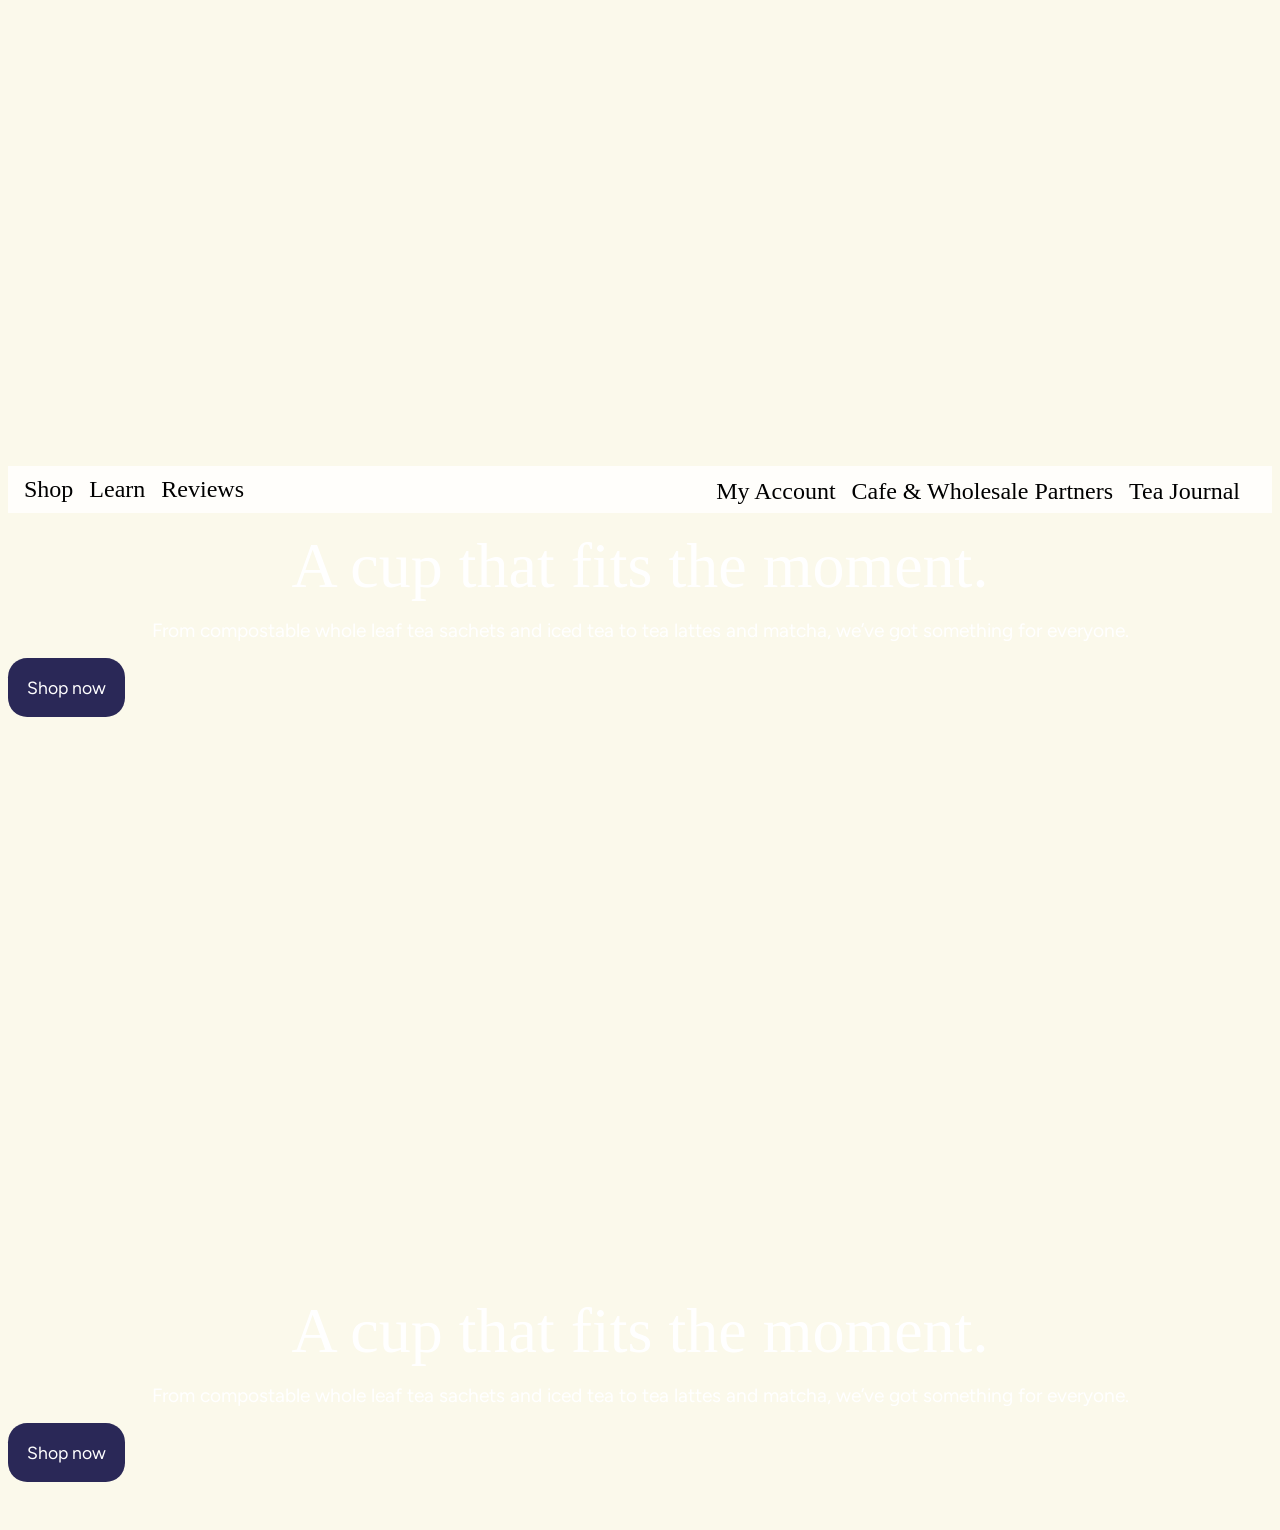
==== Session 4 20  May/index.html @ 332876ff "practice session" ====
<!doctype html>
<html lang="en">
  <head>
    <meta charset="UTF-8" />
    <meta name="viewport" content="width=device-width, initial-scale=1.0" />
    <title>Document</title>
    <link rel="stylesheet" href="style.css" />
    <link
  href="https://cdn.jsdelivr.net/npm/remixicon@4.9.0/fonts/remixicon.css"
  rel="stylesheet"
/>
  </head>
  <body>
    <main>
      
     
    
      <section id="section-1">
            <nav>
            <i id="menu-icon" class="ri-menu-line"></i>
        <div class="nav-part-1">
          <h3>Shop</h3>
          <h3>Learn</h3>
          <h3>Reviews</h3>
        </div>
        <div class="nav-part-2">
          <img
            src="https://www.twoleavestea.com/cdn/shop/files/Twoleaves_logo.svg?v=1768205424&width=420"
            alt=""
          />
        </div>
        <div class="nav-part-3">
          <h3>My Account</h3>
          <h3>Cafe & Wholesale Partners</h3>
          <h3>Tea Journal</h3>
          <svg
            width="18"
            height="31"
            viewBox="0 0 18 31"
            fill="none"
            xmlns="http://www.w3.org/2000/svg"
            data-acsb-hidden="true"
            role="presentation"
            
          >
            <path
              d="M21.5 10V24.5C21.5 27.5376 19.0376 30 16 30H6C2.96243 30 0.5 27.5376 0.5 24.5V10H21.5Z"
              stroke="#201C1A"
            ></path>
            <path
              d="M5 9.5V6.5C5 3.18629 7.68629 0.5 11 0.5C14.3137 0.5 17 3.18629 17 6.5V9.5"
              stroke="#201C1A"
            ></path>
          </svg>
        </div>
      </nav>
        <h1>A cup that fits the moment.</h1>
        <p>From compostable whole leaf tea sachets and iced tea to tea lattes and matcha, we’ve got something for everyone.</p>
        <button>Shop now</button>
      </section>
      <section id="section-1">
        <h1>A cup that fits the moment.</h1>
        <p>From compostable whole leaf tea sachets and iced tea to tea lattes and matcha, we’ve got something for everyone.</p>
        <button>Shop now</button>
      </section>


    </main>
  </body>
</html>
---- Session 4 20  May/style.css ----
@font-face {
    font-family: Reckless;
    src: url(./assets/font/Reckless.otf);
}

@font-face {
    font-family: Figtree;
    src: url(./assets/font/figtree_n4.3c0838aba1701047e60be6a99a1b0a40ce9b8419.woff2);
}
*{
  margin: 0;
  padding: 0;
  box-sizing: border-box;
}
html,body{
    width: 100%;
    height: 100%;
}
main{
    width: 100%;
    min-height: 100vh;/* min height is used for giving minimum height to element*/
    background-color: #FBF9EB;
   
 

}

nav{
   width: 100%;
 background-color: #FFFEFB;
 display: flex;
 align-items: center;
 justify-content: space-between;
 font-family: Reckless;
  padding: 0.8rem 1rem;
   font-size: 0.8rem;
   position: sticky;

}
nav i{
    font-size: 2rem;
    width: 33%;
}
nav .nav-part-1{
    display: flex;
    gap: 1rem;
    width: 33%;
    display: none;
   
}
.nav-part-1 h3{
font-weight: 300;
}

nav .nav-part-2{
    width: 20%;
    height: auto;
    display: flex;
    
}

.nav-part-2 img{
    width: 100%;
    object-fit: cover;
}

.nav-part-3{
    display: flex;
    width: 30%;
   gap: 2rem;
   align-items: center;
    justify-content: end;
    
}

.nav-part-3 h3{
font-weight: 300;
display: none;
}

.nav-part-3 svg{
    width: 30%;

}

#section-1{
    width: 100%;
    height: 85vh;
    background-image: url(https://www.twoleavestea.com/cdn/shop/files/AlpineBerry_mobile.webp?v=1774284087&width=720);
    background-size: cover;
    background-position: center;
    display: flex;
    justify-content: end;
    flex-direction: column;
    padding: 3rem 0.5rem;
    gap: 1rem;
}

#section-1 h1{
    font-size: clamp(4rem,4vw,4rem);
font-family: Reckless;
color: white;
font-weight: 500;
text-align: center;
}

#section-1 p{
    font-size: clamp(1.2rem,1vw,1rem);
    font-family: Figtree;
    font-weight: 400;
   
    text-align: center;
    color: white;
}

#section-1 button{
    width: fit-content;
    padding: 1.2rem;
    border: none;
    background-color: #2A2857;
    color: white;
    font-family: Figtree;
    border-radius: 1.2rem;
    font-size: 1.1rem;
}


@media (min-width:768px) {
    
}

@media (min-width:1024px) {

    nav{
   width: 100%;
 background-color: #FFFEFB;
 display: flex;
 align-items: center;
 justify-content: space-between;
 font-family: Reckless;
  padding: 0.5rem 1rem;
   font-size: 0.8rem;
   position: sticky;

}
    nav .nav-part-1{
    display: flex;
    gap: 1rem;
    width: 30%;
   
   
   
}
nav i{
    display: none;
}

.nav-part-1 h3{
  font-size: 1.5rem;
font-weight: 300;
}

nav .nav-part-2{
    width: 5%;

    display: flex;
    
}
.nav-part-3{
    display: flex;
    width: 40%;
    gap: 1rem;
    justify-content: end;
    align-items: end;
 
}
.nav-part-3 h3{
font-weight: 300;
display: block;
font-size: 1.5rem;
white-space: nowrap;
}



}
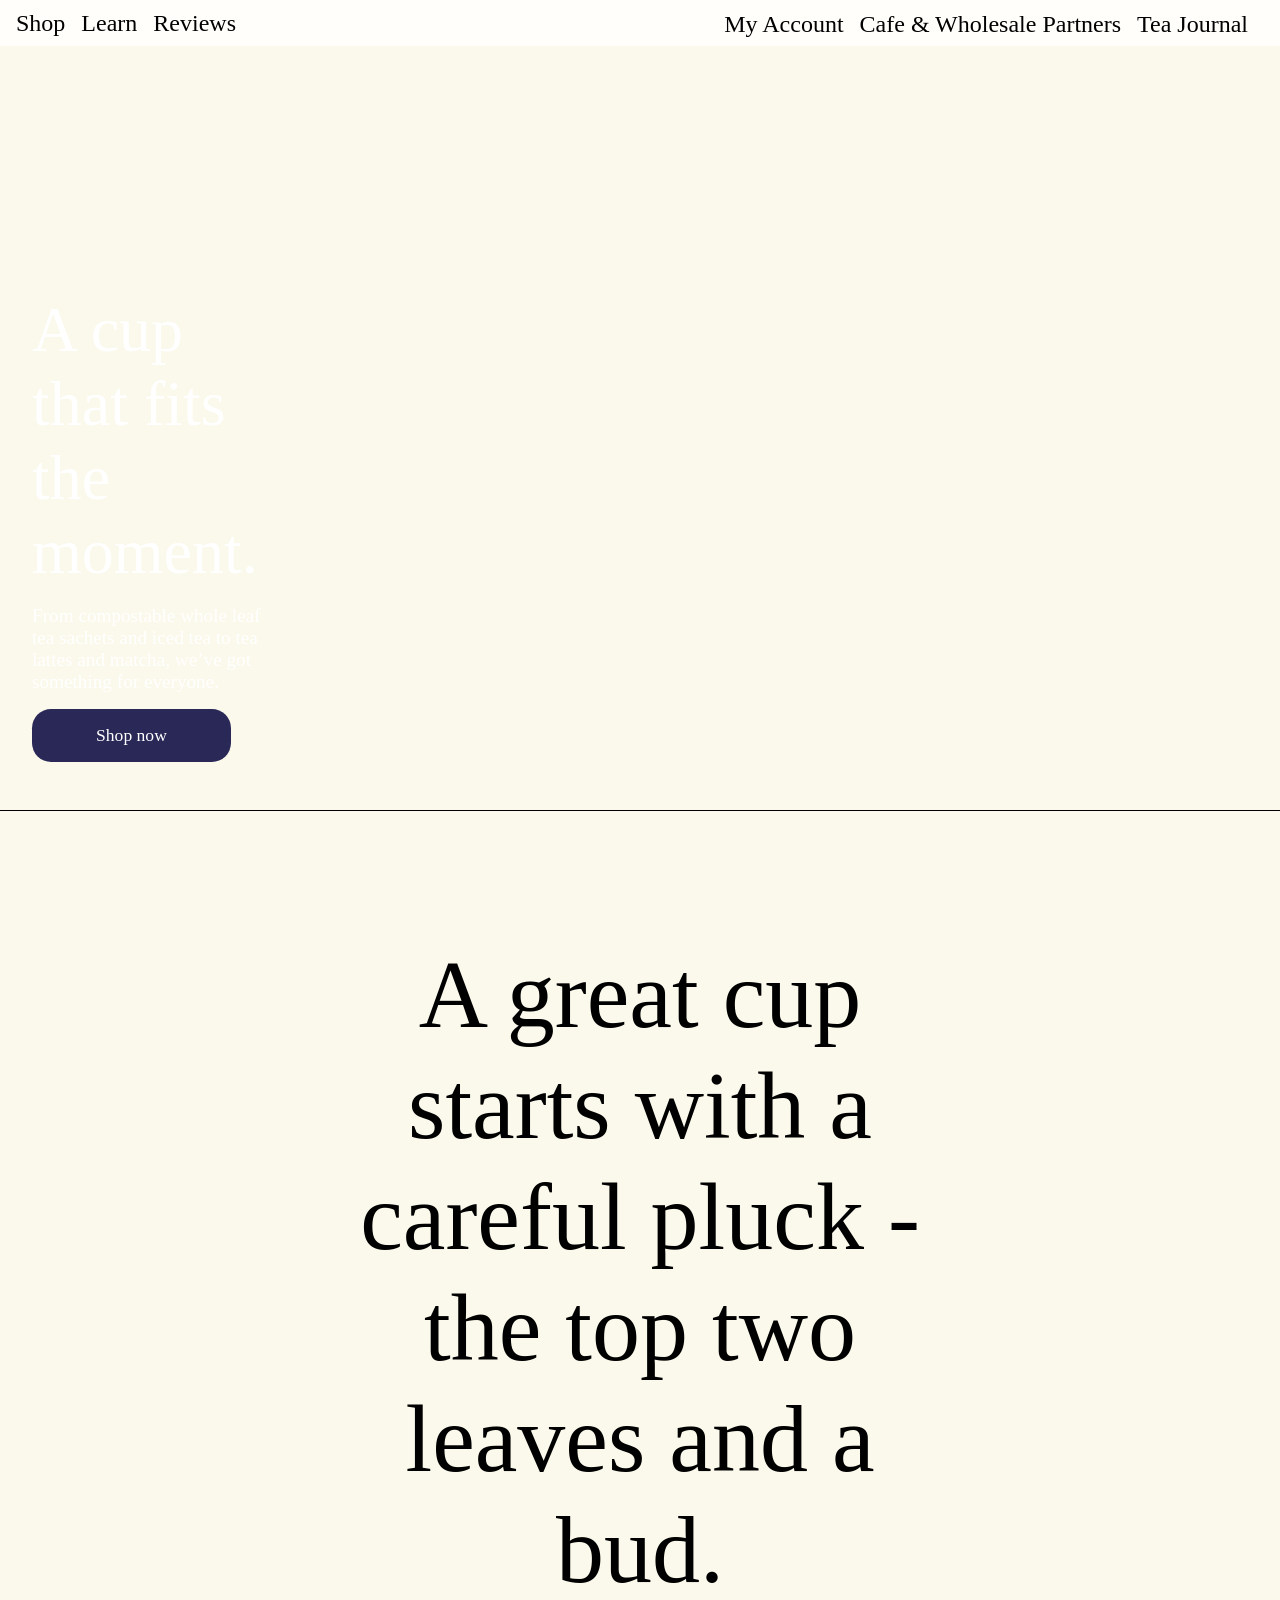
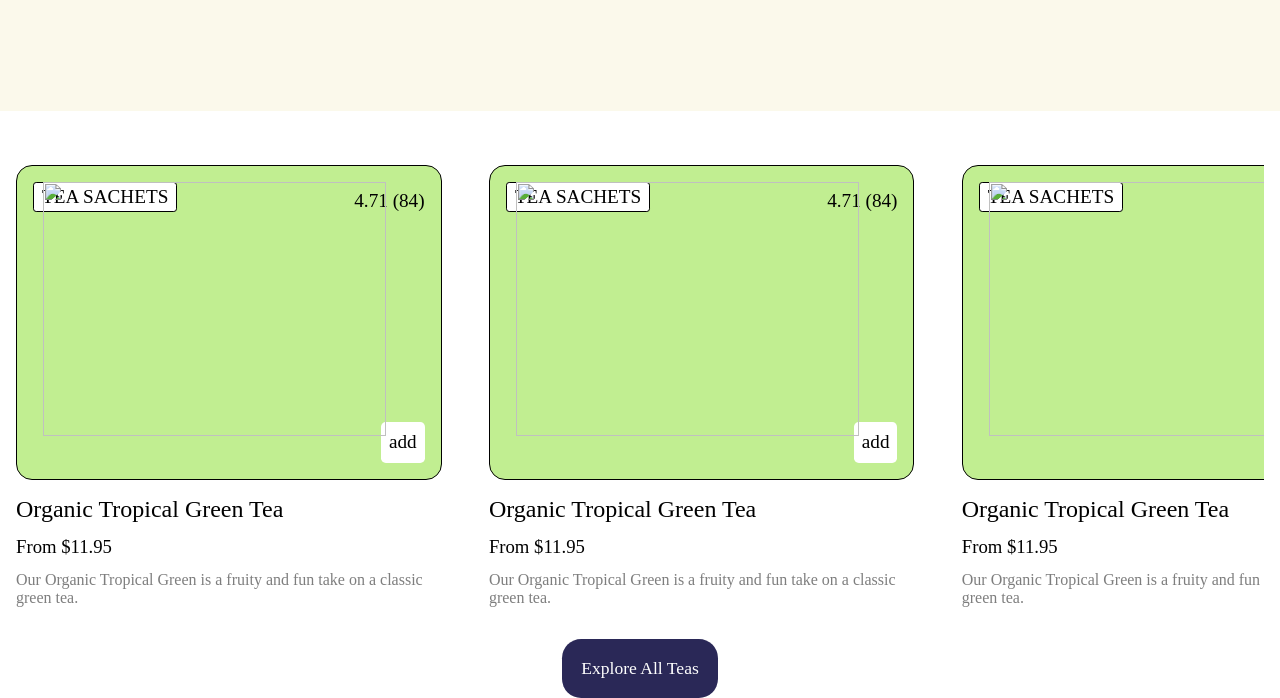
==== commit 9e553314: "landing page" ====
--- a/Session 4 20  May/index.html
+++ b/Session 4 20  May/index.html
@@ -6,18 +6,15 @@
     <title>Document</title>
     <link rel="stylesheet" href="style.css" />
     <link
-  href="https://cdn.jsdelivr.net/npm/remixicon@4.9.0/fonts/remixicon.css"
-  rel="stylesheet"
-/>
+      href="https://cdn.jsdelivr.net/npm/remixicon@4.9.0/fonts/remixicon.css"
+      rel="stylesheet"
+    />
   </head>
+
   <body>
     <main>
-      
-     
-    
-      <section id="section-1">
-            <nav>
-            <i id="menu-icon" class="ri-menu-line"></i>
+      <nav>
+        <i id="menu-icon" class="ri-menu-line"></i>
         <div class="nav-part-1">
           <h3>Shop</h3>
           <h3>Learn</h3>
@@ -41,7 +38,6 @@
             xmlns="http://www.w3.org/2000/svg"
             data-acsb-hidden="true"
             role="presentation"
-            
           >
             <path
               d="M21.5 10V24.5C21.5 27.5376 19.0376 30 16 30H6C2.96243 30 0.5 27.5376 0.5 24.5V10H21.5Z"
@@ -54,17 +50,195 @@
           </svg>
         </div>
       </nav>
+
+      <section id="section-1">
         <h1>A cup that fits the moment.</h1>
-        <p>From compostable whole leaf tea sachets and iced tea to tea lattes and matcha, we’ve got something for everyone.</p>
+        <p>
+          From compostable whole leaf tea sachets and iced tea to tea lattes and
+          matcha, we’ve got something for everyone.
+        </p>
         <button>Shop now</button>
       </section>
-      <section id="section-1">
-        <h1>A cup that fits the moment.</h1>
-        <p>From compostable whole leaf tea sachets and iced tea to tea lattes and matcha, we’ve got something for everyone.</p>
-        <button>Shop now</button>
+      <section id="section-2">
+        <div class="section2-text">
+          <h1>
+          A great cup starts with a careful pluck - the top two leaves and a
+          bud.
+        </h1>
+        </div>
+        <button class="btn-1">
+          Best Sellers
+        </button>
+
+        <div class="card-container">
+          <div class="card">
+            <div class="card-top">
+              <img src="https://www.twoleavestea.com/cdn/shop/files/organic_tropical_green_tea_sachet_featured.webp?v=1771579242&width=525.0" alt="">
+            <div class="card-top-text">
+              <button>TEA Sachets</button>
+              <span><i class="ri-star-s-fill"></i> 4.71 (84)</span>
+            </div>
+              <div class="card-btm-text">
+              <i class="ri-add-fill"></i>
+              <span>add</span>
+            </div>
+            </div>
+           <div class="card-btm">
+             <h1>Organic Tropical Green Tea</h1>
+            <h3>From $11.95</h3>
+           <p> Our Organic Tropical Green is a fruity and fun take on a classic green tea.</p>
+           </div>
+          </div>
+          <div class="card">
+            <div class="card-top">
+              <img src="https://www.twoleavestea.com/cdn/shop/files/organic_tropical_green_tea_sachet_featured.webp?v=1771579242&width=525.0" alt="">
+            <div class="card-top-text">
+              <button>TEA Sachets</button>
+              <span><i class="ri-star-s-fill"></i> 4.71 (84)</span>
+            </div>
+              <div class="card-btm-text">
+              <i class="ri-add-fill"></i>
+              <span>add</span>
+            </div>
+            </div>
+           <div class="card-btm">
+             <h1>Organic Tropical Green Tea</h1>
+            <h3>From $11.95</h3>
+           <p> Our Organic Tropical Green is a fruity and fun take on a classic green tea.</p>
+           </div>
+          </div>
+          <div class="card">
+            <div class="card-top">
+              <img src="https://www.twoleavestea.com/cdn/shop/files/organic_tropical_green_tea_sachet_featured.webp?v=1771579242&width=525.0" alt="">
+            <div class="card-top-text">
+              <button>TEA Sachets</button>
+              <span><i class="ri-star-s-fill"></i> 4.71 (84)</span>
+            </div>
+              <div class="card-btm-text">
+              <i class="ri-add-fill"></i>
+              <span>add</span>
+            </div>
+            </div>
+           <div class="card-btm">
+             <h1>Organic Tropical Green Tea</h1>
+            <h3>From $11.95</h3>
+           <p> Our Organic Tropical Green is a fruity and fun take on a classic green tea.</p>
+           </div>
+          </div>
+          <div class="card">
+            <div class="card-top">
+              <img src="https://www.twoleavestea.com/cdn/shop/files/organic_tropical_green_tea_sachet_featured.webp?v=1771579242&width=525.0" alt="">
+            <div class="card-top-text">
+              <button>TEA Sachets</button>
+              <span><i class="ri-star-s-fill"></i> 4.71 (84)</span>
+            </div>
+              <div class="card-btm-text">
+              <i class="ri-add-fill"></i>
+              <span>add</span>
+            </div>
+            </div>
+           <div class="card-btm">
+             <h1>Organic Tropical Green Tea</h1>
+            <h3>From $11.95</h3>
+           <p> Our Organic Tropical Green is a fruity and fun take on a classic green tea.</p>
+           </div>
+          </div>
+          <div class="card">
+            <div class="card-top">
+              <img src="https://www.twoleavestea.com/cdn/shop/files/organic_tropical_green_tea_sachet_featured.webp?v=1771579242&width=525.0" alt="">
+            <div class="card-top-text">
+              <button>TEA Sachets</button>
+              <span><i class="ri-star-s-fill"></i> 4.71 (84)</span>
+            </div>
+              <div class="card-btm-text">
+              <i class="ri-add-fill"></i>
+              <span>add</span>
+            </div>
+            </div>
+           <div class="card-btm">
+             <h1>Organic Tropical Green Tea</h1>
+            <h3>From $11.95</h3>
+           <p> Our Organic Tropical Green is a fruity and fun take on a classic green tea.</p>
+           </div>
+          </div>
+          <div class="card">
+            <div class="card-top">
+              <img src="https://www.twoleavestea.com/cdn/shop/files/organic_tropical_green_tea_sachet_featured.webp?v=1771579242&width=525.0" alt="">
+            <div class="card-top-text">
+              <button>TEA Sachets</button>
+              <span><i class="ri-star-s-fill"></i> 4.71 (84)</span>
+            </div>
+              <div class="card-btm-text">
+              <i class="ri-add-fill"></i>
+              <span>add</span>
+            </div>
+            </div>
+           <div class="card-btm">
+             <h1>Organic Tropical Green Tea</h1>
+            <h3>From $11.95</h3>
+           <p> Our Organic Tropical Green is a fruity and fun take on a classic green tea.</p>
+           </div>
+          </div>
+          <div class="card">
+            <div class="card-top">
+              <img src="https://www.twoleavestea.com/cdn/shop/files/organic_tropical_green_tea_sachet_featured.webp?v=1771579242&width=525.0" alt="">
+            <div class="card-top-text">
+              <button>TEA Sachets</button>
+              <span><i class="ri-star-s-fill"></i> 4.71 (84)</span>
+            </div>
+              <div class="card-btm-text">
+              <i class="ri-add-fill"></i>
+              <span>add</span>
+            </div>
+            </div>
+           <div class="card-btm">
+             <h1>Organic Tropical Green Tea</h1>
+            <h3>From $11.95</h3>
+           <p> Our Organic Tropical Green is a fruity and fun take on a classic green tea.</p>
+           </div>
+          </div>
+          <div class="card">
+            <div class="card-top">
+              <img src="https://www.twoleavestea.com/cdn/shop/files/organic_tropical_green_tea_sachet_featured.webp?v=1771579242&width=525.0" alt="">
+            <div class="card-top-text">
+              <button>TEA Sachets</button>
+              <span><i class="ri-star-s-fill"></i> 4.71 (84)</span>
+            </div>
+              <div class="card-btm-text">
+              <i class="ri-add-fill"></i>
+              <span>add</span>
+            </div>
+            </div>
+           <div class="card-btm">
+             <h1>Organic Tropical Green Tea</h1>
+            <h3>From $11.95</h3>
+           <p> Our Organic Tropical Green is a fruity and fun take on a classic green tea.</p>
+           </div>
+          </div>
+          <div class="card">
+            <div class="card-top">
+              <img src="https://www.twoleavestea.com/cdn/shop/files/organic_tropical_green_tea_sachet_featured.webp?v=1771579242&width=525.0" alt="">
+            <div class="card-top-text">
+              <button>TEA Sachets</button>
+              <span><i class="ri-star-s-fill"></i> 4.71 (84)</span>
+            </div>
+              <div class="card-btm-text">
+              <i class="ri-add-fill"></i>
+              <span>add</span>
+            </div>
+            </div>
+           <div class="card-btm">
+             <h1>Organic Tropical Green Tea</h1>
+            <h3>From $11.95</h3>
+           <p> Our Organic Tropical Green is a fruity and fun take on a classic green tea.</p>
+           </div>
+          </div>
+        </div>
+
+        <div class="btn-container">
+          <button class="btm-btn">Explore All Teas</button>
+        </div>
       </section>
-
-
     </main>
   </body>
 </html>
--- a/Session 4 20  May/style.css
+++ b/Session 4 20  May/style.css
@@ -1,11 +1,16 @@
 @font-face {
     font-family: Reckless;
-    src: url(./assets/font/Reckless.otf);
+    src: url(./fonts//RecklessCondensedS-TRIAL-Book.woff);
 }
 
 @font-face {
     font-family: Figtree;
-    src: url(./assets/font/figtree_n4.3c0838aba1701047e60be6a99a1b0a40ce9b8419.woff2);
+    src: url(./fonts/figtree_n4.3c0838aba1701047e60be6a99a1b0a40ce9b8419.woff2);
+}
+
+@font-face {
+    font-family:  Midnight;
+    src: url(./fonts//midnight-sans-rd-12-medium-trial.otf);
 }
 *{
   margin: 0;
@@ -79,7 +84,8 @@
 }
 
 .nav-part-3 svg{
-    width: 30%;
+   width: 30px;
+   height: 30px;
 
 }
 
@@ -94,27 +100,27 @@
     flex-direction: column;
     padding: 3rem 0.5rem;
     gap: 1rem;
+    text-align: center;
+    border-bottom: 1px solid #000;
 }
 
 #section-1 h1{
-    font-size: clamp(4rem,4vw,4rem);
+    font-size: clamp(3.5rem,5vw,5rem);
 font-family: Reckless;
 color: white;
 font-weight: 500;
-text-align: center;
+
 }
 
 #section-1 p{
     font-size: clamp(1.2rem,1vw,1rem);
     font-family: Figtree;
-    font-weight: 400;
-   
-    text-align: center;
+    font-weight: 400;       
     color: white;
 }
 
 #section-1 button{
-    width: fit-content;
+   
     padding: 1.2rem;
     border: none;
     background-color: #2A2857;
@@ -124,7 +130,163 @@
     font-size: 1.1rem;
 }
 
-
+#section-2{
+    width: 100%;
+    height: 100vh;
+    padding: 8rem 1rem;
+    
+}
+
+#section-2 .section2-text{
+    width: 100%;
+    display: flex;
+    align-items: center;
+    justify-content: center;
+    font-family: Reckless;
+       text-align: center;
+}
+
+.section2-text h1{
+     font-size: clamp(2.2rem,8vw,6rem);
+     font-weight: 300;
+     width: 80%;
+  
+}
+
+
+#section-2 .btn-1{
+    padding: 0.1rem 0.5rem;
+    font-size: 3rem;
+    font-family: Midnight;
+    font-weight: 600;
+    background-color: #DAAEEA;
+    border-radius: 1.2rem;
+    text-transform: uppercase;
+    margin-top: 5rem;
+    rotate: -5deg;
+    letter-spacing: 2px;
+}
+
+#section-2 .card-container{
+    width: 100%;
+    padding: 2rem 0;
+    display: flex;
+    overflow-x: auto;
+
+}
+.card-container::-webkit-scrollbar{
+  display: none;
+}
+.card{
+    display:flex ;
+    flex-direction: column;
+    gap: 1rem;
+    flex-shrink: 0;
+}
+.card-top{
+    width: 90%;
+    height: 35vh;
+    background-color: #C1EE91;
+    position: relative;
+    padding: 1rem;
+    display: flex;
+    flex-direction: column;
+    align-items: end;
+    justify-content: space-between;
+    border-radius: 1rem;
+    border: 1px solid #000;
+    overflow: hidden;
+}
+
+.card-top-text{
+    width: 100%;
+    display: flex;
+    align-items: end;
+    justify-content: space-between;
+    
+}
+.card-top-text button{
+    padding: 0.2rem 0.5rem;
+    border-radius: 0.2rem;
+    border: 1px solid #000;
+   background-color: #fff;
+   font-family: Midnight;
+   font-size: 1.2rem;
+   text-transform: uppercase;
+   display: block;
+   
+   font-weight: 400;
+}
+.card-top-text span{
+    font-size: 1.2rem;
+    font-family: Reckless;
+}
+.card-top img{
+    height: 90%;
+    width: 90%;
+    object-fit: cover;
+    object-position: center;
+  position: absolute;
+  transition: all ease 0.3s;
+}
+
+
+.card-btm-text{
+    background-color: #fff;
+    padding: 0.6rem 0.5rem;
+    display: flex;
+    flex-direction: column;
+    align-items: center;
+    justify-content: center;
+    border-radius: 0.3rem;
+    font-family: Reckless;
+    font-size: 1.2rem;
+}
+
+.card-top:hover img{
+    scale: 1.1;
+}
+
+.card-btm{
+    display: flex;
+    flex-direction: column;
+    gap: 0.8rem;
+     font-family: Reckless;
+     align-items: start;
+}
+
+.card-btm h1{
+ font-family: 0.3rem;
+ font-weight: 100;
+}
+
+.card-btm h3{
+ font-family: 0.3rem;
+ font-weight: 100;
+}
+.card-btm p{
+ font-weight: 100;
+opacity: 0.5;
+width: 90%;
+}
+
+.btn-container{
+    width: 100%;
+    display: flex;
+    align-items: center;
+    justify-content: center;
+}
+.btm-btn{
+    
+   padding: 1.2rem;
+    border: none;
+    background-color: #2A2857;
+    color: white;
+    font-family: Figtree;
+    border-radius: 1.2rem;
+    font-size: 1.1rem;
+    
+}
 @media (min-width:768px) {
     
 }
@@ -181,6 +343,35 @@
 white-space: nowrap;
 }
 
-
-
+#section-1{
+    width: 100%;
+   text-align: start;
+   padding: 3rem 2rem;
+   background-image: url(https://www.twoleavestea.com/cdn/shop/files/AlpineBerry.webp?v=1774284236&width=2250.0);
+   background-size: cover;
+}
+
+#section-1 h1{
+    width: 20%;
+}
+#section-1 p{
+    width: 20%;
+}
+
+#section-1 button{
+    width: fit-content;
+    padding: 1rem 4rem;
+    border-radius: 1.2rem,;
+}
+
+#section-2  .btn-1{
+   display: none;
+}
+.section2-text h1{
+    width: 50%;
+  
+}
+.card-container{
+    margin-top: 8rem;
+}
 }
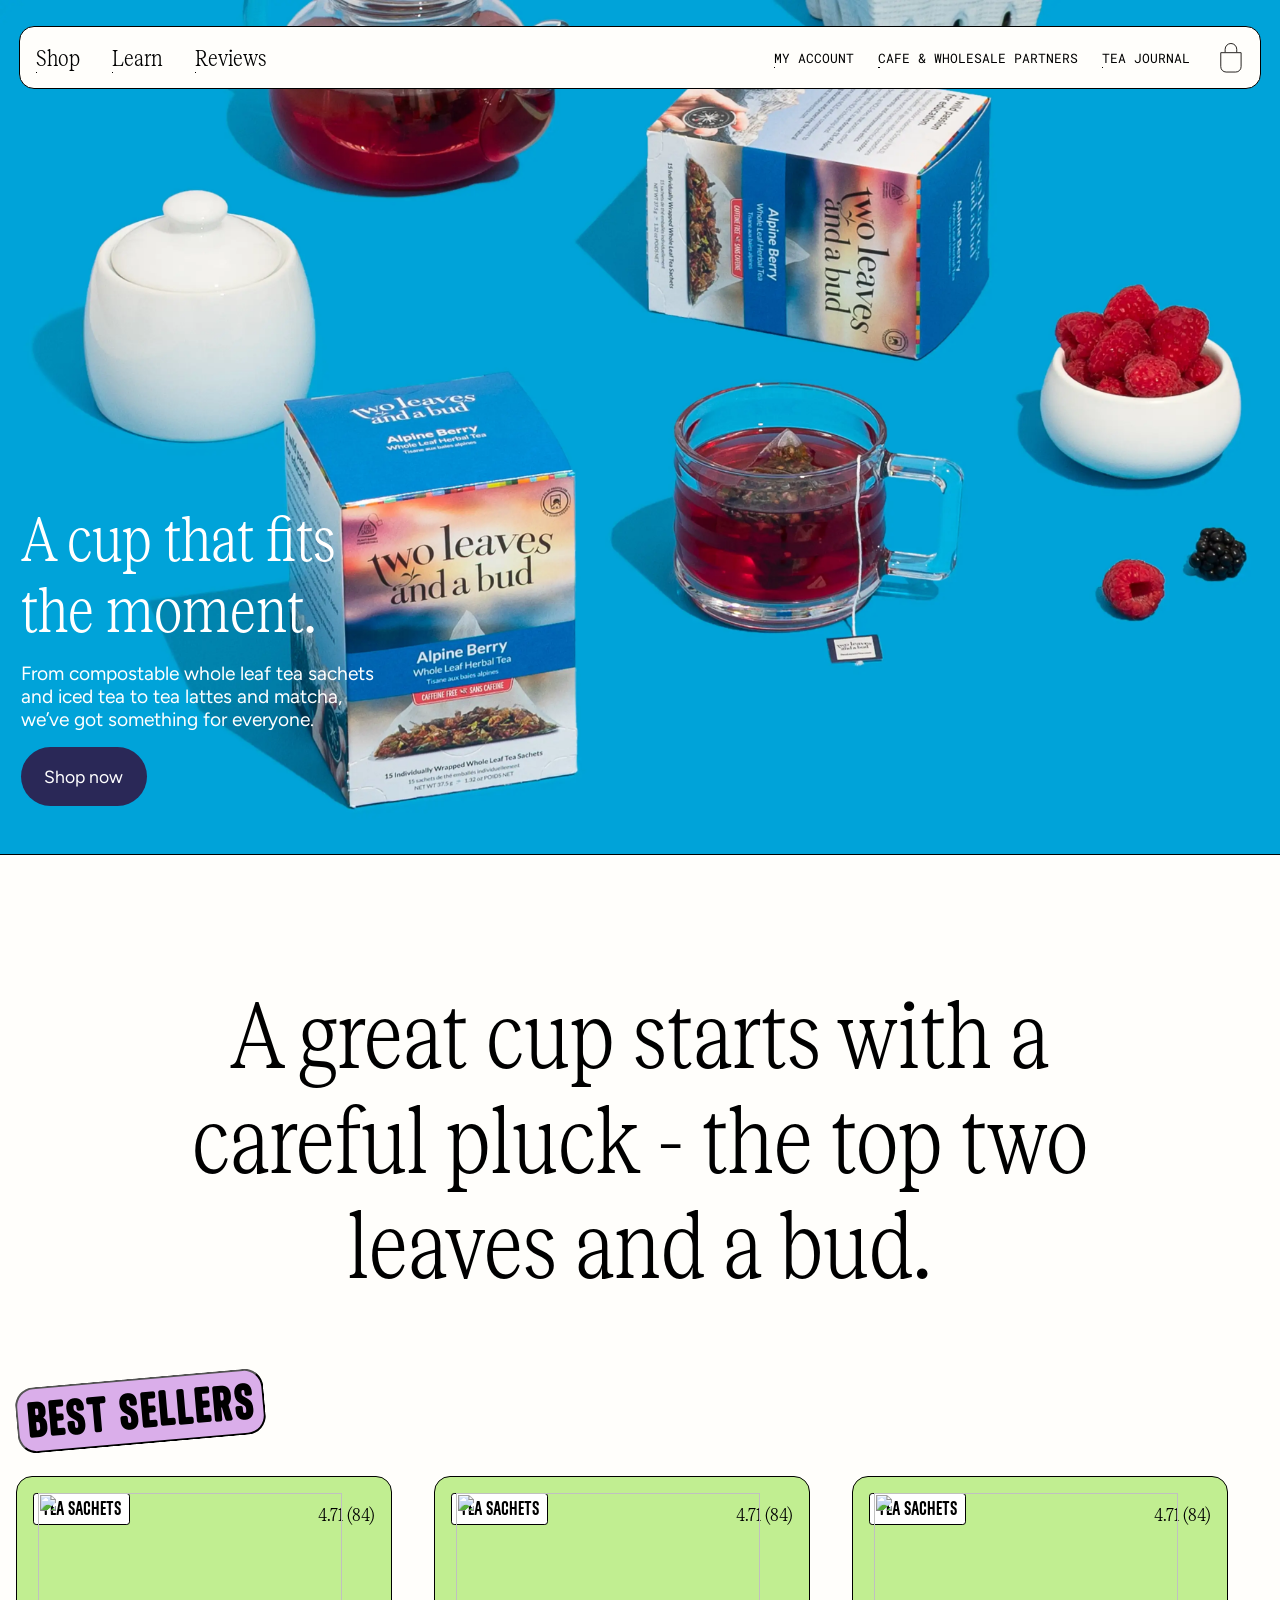
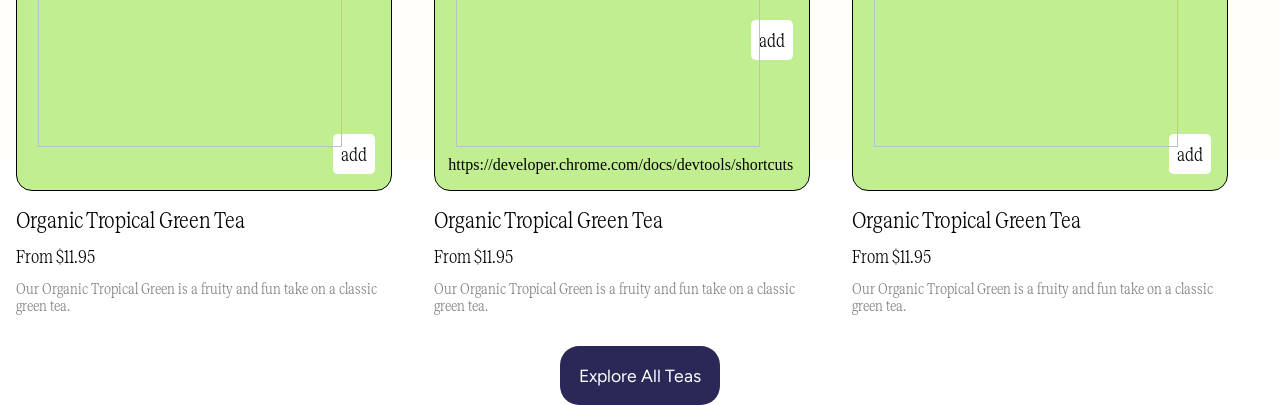
==== commit fa2fa2c7: "assignment responsive task" ====
--- a/Session 4 20  May/index.html
+++ b/Session 4 20  May/index.html
@@ -13,9 +13,9 @@
 
   <body>
     <main>
-      <nav>
+        <nav>
         <i id="menu-icon" class="ri-menu-line"></i>
-        <div class="nav-part-1">
+        <div class="nav-part-1 underline">
           <h3>Shop</h3>
           <h3>Learn</h3>
           <h3>Reviews</h3>
@@ -26,7 +26,7 @@
             alt=""
           />
         </div>
-        <div class="nav-part-3">
+        <div class="nav-part-3 underline">
           <h3>My Account</h3>
           <h3>Cafe & Wholesale Partners</h3>
           <h3>Tea Journal</h3>
@@ -50,7 +50,7 @@
           </svg>
         </div>
       </nav>
-
+      
       <section id="section-1">
         <h1>A cup that fits the moment.</h1>
         <p>
@@ -99,7 +99,7 @@
               <div class="card-btm-text">
               <i class="ri-add-fill"></i>
               <span>add</span>
-            </div>
+            </div>https://developer.chrome.com/docs/devtools/shortcuts
             </div>
            <div class="card-btm">
              <h1>Organic Tropical Green Tea</h1>
--- a/Session 4 20  May/style.css
+++ b/Session 4 20  May/style.css
@@ -1,297 +1,346 @@
 @font-face {
-    font-family: Reckless;
-    src: url(./fonts//RecklessCondensedS-TRIAL-Book.woff);
+  font-family: Reckless;
+  src: url(./assets/font/RecklessCondensedS-TRIAL-Book.woff);
 }
 
 @font-face {
-    font-family: Figtree;
-    src: url(./fonts/figtree_n4.3c0838aba1701047e60be6a99a1b0a40ce9b8419.woff2);
+  font-family: Figtree;
+  src: url(./assets/font/figtree_n4.3c0838aba1701047e60be6a99a1b0a40ce9b8419.woff2);
 }
 
 @font-face {
-    font-family:  Midnight;
-    src: url(./fonts//midnight-sans-rd-12-medium-trial.otf);
-}
-*{
+  font-family: Midnight;
+  src: url(./assets/font/midnight-sans-rd-12-medium-trial.otf);
+}
+@font-face {
+  font-family: Roboto;
+  src: url(./assets/font/RobotoMono-Regular.ttf);
+}
+* {
   margin: 0;
   padding: 0;
   box-sizing: border-box;
 }
-html,body{
-    width: 100%;
-    height: 100%;
-}
-main{
-    width: 100%;
-    min-height: 100vh;/* min height is used for giving minimum height to element*/
-    background-color: #FBF9EB;
-   
- 
-
-}
-
-nav{
-   width: 100%;
- background-color: #FFFEFB;
- display: flex;
- align-items: center;
- justify-content: space-between;
- font-family: Reckless;
-  padding: 0.8rem 1rem;
-   font-size: 0.8rem;
-   position: sticky;
-
-}
-nav i{
+html,
+body {
+  width: 100%;
+  height: 100%;
+}
+main {
+  width: 100%;
+  min-height: 100vh;
+  background-color: #fffefb;
+  position: relative;
+}
+
+header {
+  height: 10vh;
+  width: 100%;
+  padding: 1rem 1rem;
+}
+nav {
+  height: 7vh;
+  width: auto;
+  background-color: #fffefb;
+  display: flex;
+  align-items: center;
+  justify-content: space-between;
+  font-family: Reckless;
+  padding: 1rem 1rem;
+  font-size: 0.8rem;
+  border-radius: 15px;
+  border: 1px solid black;
+  position: absolute;
+  top: 1.5%;
+  left: 1.5%;
+  right: 1.5%;
+}
+nav i {
+  display: none;
+}
+nav .nav-part-1 {
+  position: relative;
+  display: flex;
+  gap: 2rem;
+}
+.nav-part-1 h3 {
+  position: relative;
+  font-weight: 300;
+  font-size: clamp(1rem, 4vw, 1.5rem);
+}
+.underline h3::before{
+  content: "";
+  height: 1px;
+  width: 1%;
+  background-color: black;
+  position: absolute;
+  bottom: -2px;
+  left: 0;
+  transition: all ease 0.3s;
+}
+
+.underline h3:hover::before{
+  width: 100%;
+}
+
+nav .nav-part-2 {
+  display: flex;
+  align-items: center;
+}
+
+.nav-part-3 {
+  gap: 1.5rem;
+  display: flex;
+  align-items: center;
+}
+
+.nav-part-3 h3 {
+  font-weight: 300;
+  font-family: Roboto;
+  font-size: clamp(0.1rem, 4vw, 0.8rem);
+  text-transform: uppercase;
+  position: relative;
+}
+
+.nav-part-3 svg {
+  width: 30px;
+  height: 30px;
+}
+#section-1 {
+  width: 100%;
+  height: 95vh;
+  background-image: url(./assets/Images/landingpage.webp);
+  background-size: cover;
+
+  display: flex;
+  justify-content: end;
+  flex-direction: column;
+  padding: 3rem 0.5rem;
+  gap: 1rem;
+  border-bottom: 1px solid #000;
+}
+
+#section-1 h1 {
+  font-size: clamp(3.5rem, 5vw, 6rem);
+  font-family: Reckless;
+  color: white;
+  font-weight: 500;
+  display: flex;
+      margin-left: 1%;
+  width: 29%;
+}
+
+#section-1 p {
+  font-size: clamp(1.2rem, 1vw, 1rem);
+  font-family: Figtree;
+  font-weight: 400;
+  color: white;
+  display: flex;
+      margin-left: 1%;
+  width: 29%;
+}
+
+#section-1 button {
+  padding: 1.2rem;
+  border: none;
+  background-color: #2a2857;
+  color: white;
+  font-family: Figtree;
+  border-radius: 2rem;
+  font-size: 1.1rem;
+  display: flex;
+  align-items: center;
+  justify-content: center;
+  width: 10%;
+  margin-left: 1%;
+}
+
+@media (max-width: 768px) {
+  nav i {
     font-size: 2rem;
-    width: 33%;
-}
-nav .nav-part-1{
-    display: flex;
-    gap: 1rem;
-    width: 33%;
+    display: inline;
+  }
+  .nav-part-1 h3 {
     display: none;
-   
-}
-.nav-part-1 h3{
-font-weight: 300;
-}
-
-nav .nav-part-2{
-    width: 20%;
-    height: auto;
-    display: flex;
-    
-}
-
-.nav-part-2 img{
-    width: 100%;
-    object-fit: cover;
-}
-
-.nav-part-3{
-    display: flex;
-    width: 30%;
-   gap: 2rem;
-   align-items: center;
-    justify-content: end;
-    
-}
-
-.nav-part-3 h3{
-font-weight: 300;
-display: none;
-}
-
-.nav-part-3 svg{
-   width: 30px;
-   height: 30px;
-
-}
-
-#section-1{
-    width: 100%;
-    height: 85vh;
-    background-image: url(https://www.twoleavestea.com/cdn/shop/files/AlpineBerry_mobile.webp?v=1774284087&width=720);
-    background-size: cover;
-    background-position: center;
-    display: flex;
-    justify-content: end;
+  }
+  .nav-part-2 {
+    margin-right: 10%;
+  }
+  .nav-part-3 h3 {
+    display: none;
+  }
+  #section-1 {
+    max-height: 85vh;
     flex-direction: column;
     padding: 3rem 0.5rem;
     gap: 1rem;
     text-align: center;
     border-bottom: 1px solid #000;
-}
-
-#section-1 h1{
-    font-size: clamp(3.5rem,5vw,5rem);
-font-family: Reckless;
-color: white;
-font-weight: 500;
-
-}
-
-#section-1 p{
-    font-size: clamp(1.2rem,1vw,1rem);
-    font-family: Figtree;
-    font-weight: 400;       
-    color: white;
-}
-
-#section-1 button{
-   
-    padding: 1.2rem;
-    border: none;
-    background-color: #2A2857;
-    color: white;
-    font-family: Figtree;
-    border-radius: 1.2rem;
-    font-size: 1.1rem;
-}
-
-#section-2{
-    width: 100%;
-    height: 100vh;
-    padding: 8rem 1rem;
+  }
+  #section-1 h1 {
+    min-width: 100%;
+  }
+  #section-1 p {
+    min-width: 100%;
     
-}
-
-#section-2 .section2-text{
-    width: 100%;
-    display: flex;
-    align-items: center;
-    justify-content: center;
-    font-family: Reckless;
-       text-align: center;
-}
-
-.section2-text h1{
-     font-size: clamp(2.2rem,8vw,6rem);
-     font-weight: 300;
-     width: 80%;
-  
-}
-
-
-#section-2 .btn-1{
-    padding: 0.1rem 0.5rem;
-    font-size: 3rem;
-    font-family: Midnight;
-    font-weight: 600;
-    background-color: #DAAEEA;
-    border-radius: 1.2rem;
-    text-transform: uppercase;
-    margin-top: 5rem;
-    rotate: -5deg;
-    letter-spacing: 2px;
-}
-
-#section-2 .card-container{
-    width: 100%;
-    padding: 2rem 0;
-    display: flex;
-    overflow-x: auto;
-
-}
-.card-container::-webkit-scrollbar{
+  }
+  #section-1 button {
+    min-width: 100%;
+  }
+}
+
+#section-2 {
+  width: 100%;
+  height: 100vh;
+  padding: 8rem 1rem;
+
+}
+
+#section-2 .section2-text {
+  width: 100%;
+  display: flex;
+  align-items: center;
+  justify-content: center;
+  font-family: Reckless;
+  text-align: center;
+}
+
+.section2-text h1 {
+  font-size: clamp(2.2rem, 8vw, 6rem);
+  font-weight: 300;
+  width: 80%;
+}
+
+#section-2 .btn-1 {
+  padding: 0.1rem 0.5rem;
+  font-size: 3rem;
+  font-family: Midnight;
+  font-weight: 600;
+  background-color: #daaeea;
+  border-radius: 1.2rem;
+  text-transform: uppercase;
+  margin-top: 5rem;
+  rotate: -5deg;
+  letter-spacing: 2px;
+}
+
+#section-2 .card-container {
+  width: 100%;
+  padding: 2rem 0;
+  display: flex;
+  overflow-x: auto;
+}
+.card-container::-webkit-scrollbar {
   display: none;
 }
-.card{
-    display:flex ;
-    flex-direction: column;
-    gap: 1rem;
-    flex-shrink: 0;
-}
-.card-top{
-    width: 90%;
-    height: 35vh;
-    background-color: #C1EE91;
-    position: relative;
-    padding: 1rem;
-    display: flex;
-    flex-direction: column;
-    align-items: end;
-    justify-content: space-between;
-    border-radius: 1rem;
-    border: 1px solid #000;
-    overflow: hidden;
-}
-
-.card-top-text{
-    width: 100%;
-    display: flex;
-    align-items: end;
-    justify-content: space-between;
-    
-}
-.card-top-text button{
-    padding: 0.2rem 0.5rem;
-    border-radius: 0.2rem;
-    border: 1px solid #000;
-   background-color: #fff;
-   font-family: Midnight;
-   font-size: 1.2rem;
-   text-transform: uppercase;
-   display: block;
-   
-   font-weight: 400;
-}
-.card-top-text span{
-    font-size: 1.2rem;
-    font-family: Reckless;
-}
-.card-top img{
-    height: 90%;
-    width: 90%;
-    object-fit: cover;
-    object-position: center;
+.card {
+  display: flex;
+  flex-direction: column;
+  gap: 1rem;
+  flex-shrink: 0;
+}
+.card-top {
+  width: 90%;
+  height: 35vh;
+  background-color: #c1ee91;
+  position: relative;
+  padding: 1rem;
+  display: flex;
+  flex-direction: column;
+  align-items: end;
+  justify-content: space-between;
+  border-radius: 1rem;
+  border: 1px solid #000;
+  overflow: hidden;
+}
+
+.card-top-text {
+  width: 100%;
+  display: flex;
+  align-items: end;
+  justify-content: space-between;
+}
+.card-top-text button {
+  padding: 0.2rem 0.5rem;
+  border-radius: 0.2rem;
+  border: 1px solid #000;
+  background-color: #fff;
+  font-family: Midnight;
+  font-size: 1.2rem;
+  text-transform: uppercase;
+  display: block;
+
+  font-weight: 400;
+}
+.card-top-text span {
+  font-size: 1.2rem;
+  font-family: Reckless;
+}
+.card-top img {
+  height: 90%;
+  width: 90%;
+  object-fit: cover;
+  object-position: center;
   position: absolute;
   transition: all ease 0.3s;
 }
 
-
-.card-btm-text{
-    background-color: #fff;
-    padding: 0.6rem 0.5rem;
-    display: flex;
-    flex-direction: column;
-    align-items: center;
-    justify-content: center;
-    border-radius: 0.3rem;
-    font-family: Reckless;
-    font-size: 1.2rem;
-}
-
-.card-top:hover img{
-    scale: 1.1;
-}
-
-.card-btm{
-    display: flex;
-    flex-direction: column;
-    gap: 0.8rem;
-     font-family: Reckless;
-     align-items: start;
-}
-
-.card-btm h1{
- font-family: 0.3rem;
- font-weight: 100;
-}
-
-.card-btm h3{
- font-family: 0.3rem;
- font-weight: 100;
-}
-.card-btm p{
- font-weight: 100;
-opacity: 0.5;
-width: 90%;
-}
-
-.btn-container{
-    width: 100%;
-    display: flex;
-    align-items: center;
-    justify-content: center;
-}
-.btm-btn{
-    
-   padding: 1.2rem;
-    border: none;
-    background-color: #2A2857;
-    color: white;
-    font-family: Figtree;
-    border-radius: 1.2rem;
-    font-size: 1.1rem;
-    
-}
-@media (min-width:768px) {
-    
-}
-
-@media (min-width:1024px) {
+.card-btm-text {
+  background-color: #fff;
+  padding: 0.6rem 0.5rem;
+  display: flex;
+  flex-direction: column;
+  align-items: center;
+  justify-content: center;
+  border-radius: 0.3rem;
+  font-family: Reckless;
+  font-size: 1.2rem;
+}
+
+.card-top:hover img {
+  scale: 1.1;
+}
+
+.card-btm {
+  display: flex;
+  flex-direction: column;
+  gap: 0.8rem;
+  font-family: Reckless;
+  align-items: start;
+}
+
+.card-btm h1 {
+  font-family: 0.3rem;
+  font-weight: 100;
+}
+
+.card-btm h3 {
+  font-family: 0.3rem;
+  font-weight: 100;
+}
+.card-btm p {
+  font-weight: 100;
+  opacity: 0.5;
+  width: 90%;
+}
+
+.btn-container {
+  width: 100%;
+  display: flex;
+  align-items: center;
+  justify-content: center;
+}
+.btm-btn {
+  padding: 1.2rem;
+  border: none;
+  background-color: #2a2857;
+  color: white;
+  font-family: Figtree;
+  border-radius: 1.2rem;
+  font-size: 1.1rem;
+}
+
+/* @media (min-width:1024px) {
 
     nav{
    width: 100%;
@@ -374,4 +423,4 @@
 .card-container{
     margin-top: 8rem;
 }
-}+} */
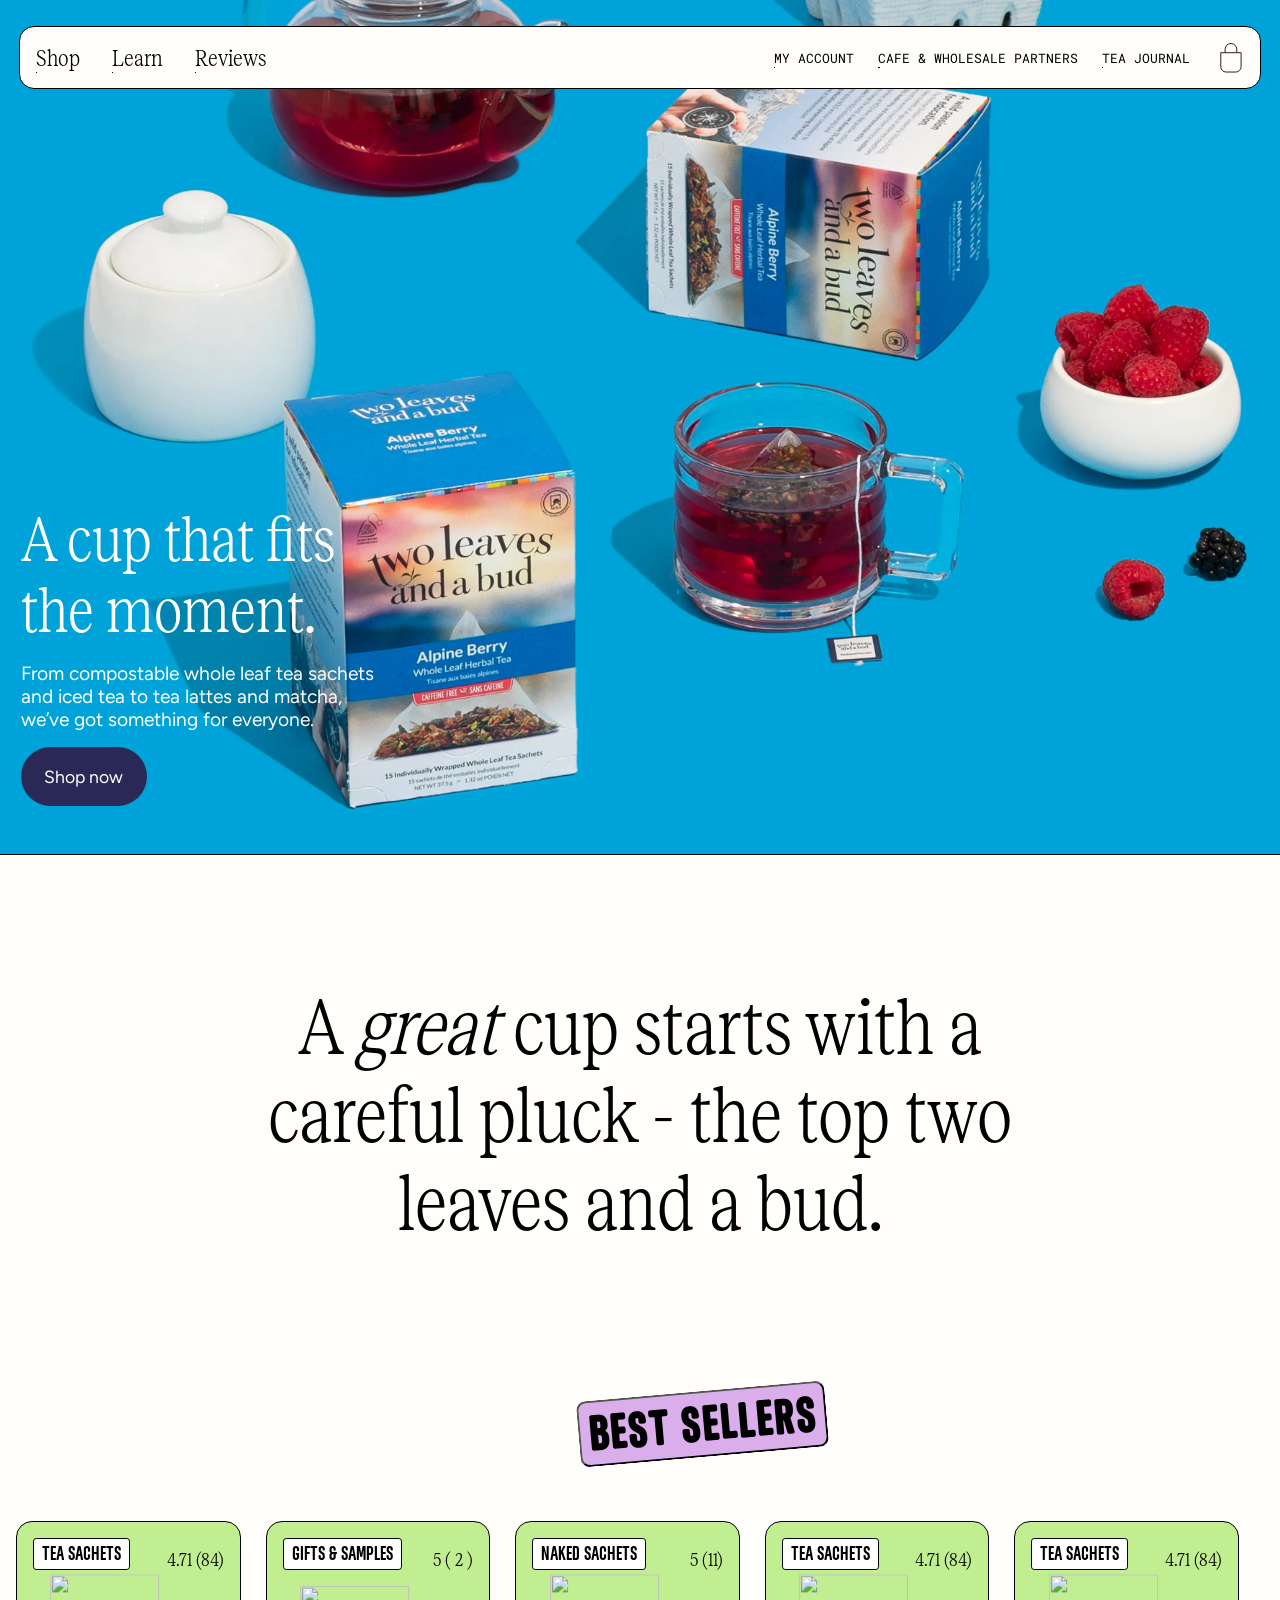
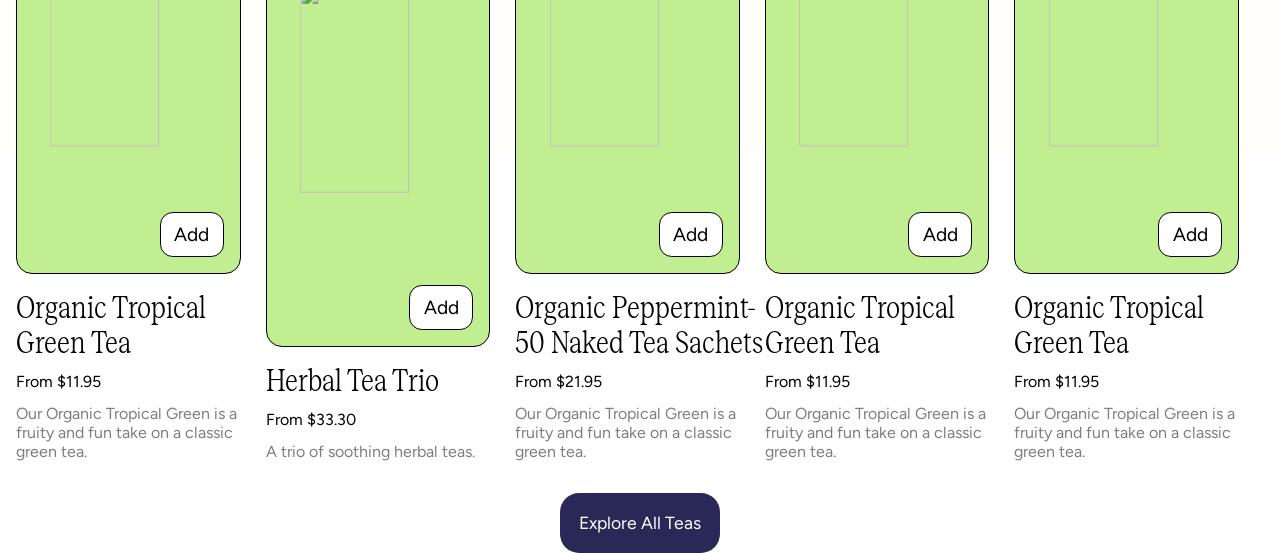
==== commit 84d5d938: "assignment 6" ====
--- a/Session 4 20  May/index.html
+++ b/Session 4 20  May/index.html
@@ -62,7 +62,7 @@
       <section id="section-2">
         <div class="section2-text">
           <h1>
-          A great cup starts with a careful pluck - the top two leaves and a
+          A <em>great</em> cup starts with a careful pluck - the top two leaves and a
           bud.
         </h1>
         </div>
@@ -93,35 +93,35 @@
             <div class="card-top">
               <img src="https://www.twoleavestea.com/cdn/shop/files/organic_tropical_green_tea_sachet_featured.webp?v=1771579242&width=525.0" alt="">
             <div class="card-top-text">
-              <button>TEA Sachets</button>
-              <span><i class="ri-star-s-fill"></i> 4.71 (84)</span>
-            </div>
-              <div class="card-btm-text">
-              <i class="ri-add-fill"></i>
-              <span>add</span>
-            </div>https://developer.chrome.com/docs/devtools/shortcuts
-            </div>
-           <div class="card-btm">
-             <h1>Organic Tropical Green Tea</h1>
-            <h3>From $11.95</h3>
-           <p> Our Organic Tropical Green is a fruity and fun take on a classic green tea.</p>
-           </div>
-          </div>
-          <div class="card">
-            <div class="card-top">
-              <img src="https://www.twoleavestea.com/cdn/shop/files/organic_tropical_green_tea_sachet_featured.webp?v=1771579242&width=525.0" alt="">
-            <div class="card-top-text">
-              <button>TEA Sachets</button>
-              <span><i class="ri-star-s-fill"></i> 4.71 (84)</span>
-            </div>
-              <div class="card-btm-text">
-              <i class="ri-add-fill"></i>
-              <span>add</span>
-            </div>
-            </div>
-           <div class="card-btm">
-             <h1>Organic Tropical Green Tea</h1>
-            <h3>From $11.95</h3>
+              <button>GIFTS & SAMPLES</button>
+              <span><i class="ri-star-s-fill"></i> 5 ( 2 )</span>
+            </div>
+              <div class="card-btm-text">
+              <i class="ri-add-fill"></i>
+              <span>add</span>
+            </div>
+            </div>
+           <div class="card-btm">
+             <h1>Herbal Tea Trio</h1>
+            <h3>From $33.30</h3>
+           <p> A trio of soothing herbal teas.</p>
+           </div>
+          </div>
+          <div class="card">
+            <div class="card-top">
+              <img src="https://www.twoleavestea.com/cdn/shop/files/organic_tropical_green_tea_sachet_featured.webp?v=1771579242&width=525.0" alt="">
+            <div class="card-top-text">
+              <button>NAKED SACHETS</button>
+              <span><i class="ri-star-s-fill"></i> 5 (11)</span>
+            </div>
+              <div class="card-btm-text">
+              <i class="ri-add-fill"></i>
+              <span>add</span>
+            </div>
+            </div>
+           <div class="card-btm">
+             <h1>Organic Peppermint- 50 Naked Tea Sachets</h1>
+            <h3>From $21.95</h3>
            <p> Our Organic Tropical Green is a fruity and fun take on a classic green tea.</p>
            </div>
           </div>
--- a/Session 4 20  May/style.css
+++ b/Session 4 20  May/style.css
@@ -68,7 +68,7 @@
   font-weight: 300;
   font-size: clamp(1rem, 4vw, 1.5rem);
 }
-.underline h3::before{
+.underline h3::before {
   content: "";
   height: 1px;
   width: 1%;
@@ -79,7 +79,7 @@
   transition: all ease 0.3s;
 }
 
-.underline h3:hover::before{
+.underline h3:hover::before {
   width: 100%;
 }
 
@@ -126,7 +126,7 @@
   color: white;
   font-weight: 500;
   display: flex;
-      margin-left: 1%;
+  margin-left: 1%;
   width: 29%;
 }
 
@@ -136,7 +136,7 @@
   font-weight: 400;
   color: white;
   display: flex;
-      margin-left: 1%;
+  margin-left: 1%;
   width: 29%;
 }
 
@@ -153,6 +153,43 @@
   justify-content: center;
   width: 10%;
   margin-left: 1%;
+}
+
+#section-2 {
+  width: 100%;
+  height: 100vh;
+  padding: 8rem 1rem;
+}
+
+#section-2 .section2-text {
+  width: 100%;
+  display: flex;
+  align-items: center;
+  justify-content: center;
+  font-family: Reckless;
+  text-align: center;
+}
+
+.section2-text h1 {
+  font-size: clamp(2.2rem, 8vw, 5rem);
+  font-weight: 300;
+  height: 100%;
+  width: 70%;
+  margin-bottom: 4rem;
+}
+
+#section-2 .btn-1 {
+  padding: 0.1rem 0.5rem;
+  font-size: 3rem;
+  font-family: Midnight;
+  font-weight: 600;
+  background-color: #daaeea;
+  border-radius: 0.6rem;
+  text-transform: uppercase;
+  margin-top: 5rem;
+  margin-bottom: 2rem;
+  rotate: -5deg;
+  letter-spacing: 2px;
 }
 
 @media (max-width: 768px) {
@@ -182,48 +219,24 @@
   }
   #section-1 p {
     min-width: 100%;
-    
   }
   #section-1 button {
     min-width: 100%;
   }
-}
-
-#section-2 {
-  width: 100%;
-  height: 100vh;
-  padding: 8rem 1rem;
-
-}
-
-#section-2 .section2-text {
-  width: 100%;
-  display: flex;
-  align-items: center;
-  justify-content: center;
-  font-family: Reckless;
-  text-align: center;
-}
-
-.section2-text h1 {
-  font-size: clamp(2.2rem, 8vw, 6rem);
-  font-weight: 300;
-  width: 80%;
-}
-
-#section-2 .btn-1 {
-  padding: 0.1rem 0.5rem;
-  font-size: 3rem;
-  font-family: Midnight;
-  font-weight: 600;
-  background-color: #daaeea;
-  border-radius: 1.2rem;
-  text-transform: uppercase;
-  margin-top: 5rem;
-  rotate: -5deg;
-  letter-spacing: 2px;
-}
-
+  .card {
+    width: 90%;
+  }
+  
+}
+@media (min-width: 1024px) {
+
+  #section-2 .btn-1 {
+    margin-left: 45%;
+  }
+  .card{
+    width: 20%;
+  }
+}
 #section-2 .card-container {
   width: 100%;
   padding: 2rem 0;
@@ -234,14 +247,15 @@
   display: none;
 }
 .card {
-  display: flex;
-  flex-direction: column;
+  height: 60vh;
+  display: flex;
+  flex-direction: column;
+  flex-shrink: 0;
   gap: 1rem;
-  flex-shrink: 0;
 }
 .card-top {
   width: 90%;
-  height: 35vh;
+  height: 50vh;
   background-color: #c1ee91;
   position: relative;
   padding: 1rem;
@@ -277,23 +291,29 @@
   font-family: Reckless;
 }
 .card-top img {
-  height: 90%;
-  width: 90%;
+  height: 70%;
+  width: 70%;
   object-fit: cover;
   object-position: center;
   position: absolute;
+  left: 50%;
+  top: 50%;
+  transform: translate(-50%,-50%);
   transition: all ease 0.3s;
 }
 
 .card-btm-text {
+  width: 4rem;
   background-color: #fff;
   padding: 0.6rem 0.5rem;
   display: flex;
   flex-direction: column;
   align-items: center;
   justify-content: center;
-  border-radius: 0.3rem;
-  font-family: Reckless;
+  border-radius: 0.8rem;
+  border: 1px solid black;
+  text-transform: capitalize;
+  font-family: Figtree;
   font-size: 1.2rem;
 }
 
@@ -305,20 +325,22 @@
   display: flex;
   flex-direction: column;
   gap: 0.8rem;
-  font-family: Reckless;
   align-items: start;
 }
 
 .card-btm h1 {
-  font-family: 0.3rem;
+  font-family: Reckless;
+  font-size: clamp(0.5rem, 4vh, 2rem);
   font-weight: 100;
 }
 
 .card-btm h3 {
-  font-family: 0.3rem;
+  font-family: Figtree;
   font-weight: 100;
+  font-size: clamp(0.5rem, 4vh, 1rem);
 }
 .card-btm p {
+  font-family: Figtree;
   font-weight: 100;
   opacity: 0.5;
   width: 90%;
@@ -339,88 +361,3 @@
   border-radius: 1.2rem;
   font-size: 1.1rem;
 }
-
-/* @media (min-width:1024px) {
-
-    nav{
-   width: 100%;
- background-color: #FFFEFB;
- display: flex;
- align-items: center;
- justify-content: space-between;
- font-family: Reckless;
-  padding: 0.5rem 1rem;
-   font-size: 0.8rem;
-   position: sticky;
-
-}
-    nav .nav-part-1{
-    display: flex;
-    gap: 1rem;
-    width: 30%;
-   
-   
-   
-}
-nav i{
-    display: none;
-}
-
-.nav-part-1 h3{
-  font-size: 1.5rem;
-font-weight: 300;
-}
-
-nav .nav-part-2{
-    width: 5%;
-
-    display: flex;
-    
-}
-.nav-part-3{
-    display: flex;
-    width: 40%;
-    gap: 1rem;
-    justify-content: end;
-    align-items: end;
- 
-}
-.nav-part-3 h3{
-font-weight: 300;
-display: block;
-font-size: 1.5rem;
-white-space: nowrap;
-}
-
-#section-1{
-    width: 100%;
-   text-align: start;
-   padding: 3rem 2rem;
-   background-image: url(https://www.twoleavestea.com/cdn/shop/files/AlpineBerry.webp?v=1774284236&width=2250.0);
-   background-size: cover;
-}
-
-#section-1 h1{
-    width: 20%;
-}
-#section-1 p{
-    width: 20%;
-}
-
-#section-1 button{
-    width: fit-content;
-    padding: 1rem 4rem;
-    border-radius: 1.2rem,;
-}
-
-#section-2  .btn-1{
-   display: none;
-}
-.section2-text h1{
-    width: 50%;
-  
-}
-.card-container{
-    margin-top: 8rem;
-}
-} */
